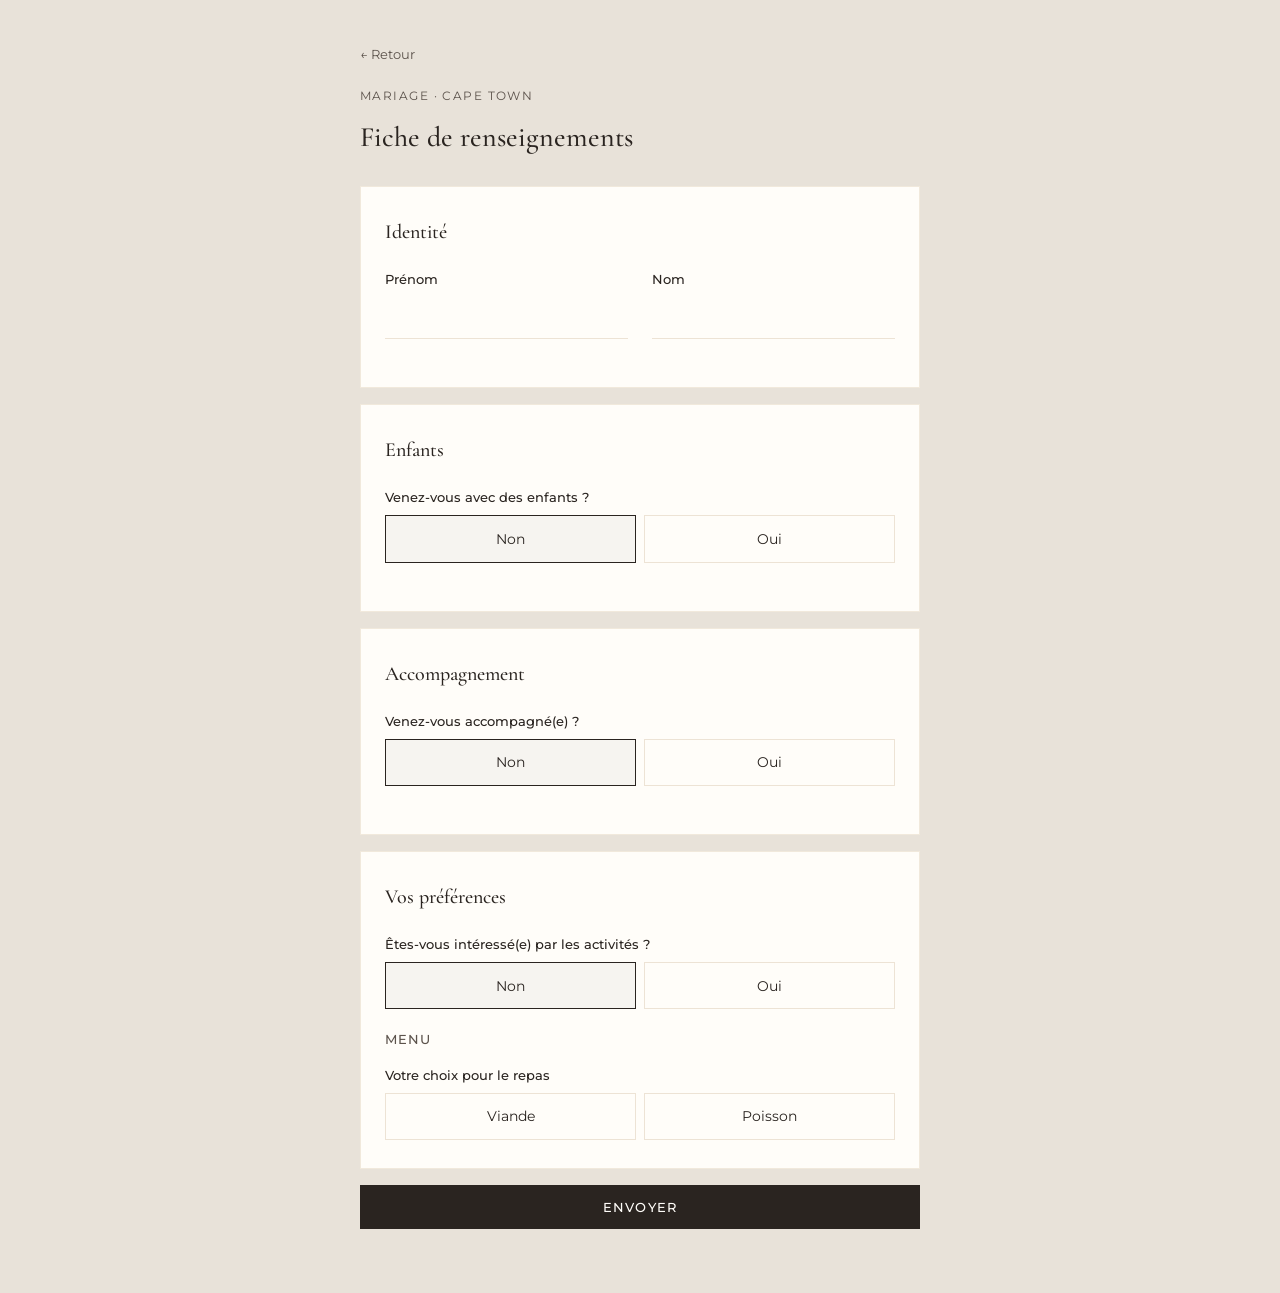
==== formulaire.html @ 5052c570 "Prepare Google Sheets integration with config file and improved script Co-authored-by: Cursor <curso" ====
<!DOCTYPE html>
<html lang="fr">
<head>
  <meta charset="UTF-8">
  <meta name="viewport" content="width=device-width, initial-scale=1.0">
  <title>Fiche renseignements — Axelle & Axel</title>
  <link rel="stylesheet" href="css/style.css">
</head>
<body class="page-form">
  <div class="form-page">
    <header class="form-header">
      <a href="index.html" class="back-link">← Retour</a>
      <p class="form-context">Mariage · Cape Town</p>
      <h1>Fiche de renseignements</h1>
    </header>

    <div class="container">
      <form id="form-mariage" novalidate>

        <section class="form-section">
          <h2>Identité</h2>
          <div class="row">
            <div class="field" id="field-prenom">
              <label class="field-label" for="prenom">Prénom</label>
              <input type="text" id="prenom" name="prenom" required autocomplete="given-name">
              <span class="error-msg">Indiquez votre prénom.</span>
            </div>
            <div class="field" id="field-nom">
              <label class="field-label" for="nom">Nom</label>
              <input type="text" id="nom" name="nom" required autocomplete="family-name">
              <span class="error-msg">Indiquez votre nom.</span>
            </div>
          </div>
        </section>

        <section class="form-section">
          <h2>Enfants</h2>
          <div class="field">
            <label class="field-label">Venez-vous avec des enfants ?</label>
            <div class="toggle-group">
              <div class="toggle-option">
                <input type="radio" name="enfants" id="enfants-non" value="non" checked>
                <label for="enfants-non">Non</label>
              </div>
              <div class="toggle-option">
                <input type="radio" name="enfants" id="enfants-oui" value="oui">
                <label for="enfants-oui">Oui</label>
              </div>
            </div>
          </div>
          <div class="field hidden" id="nb-enfants-block">
            <label class="field-label" for="nb-enfants">Nombre d'enfants</label>
            <input type="number" id="nb-enfants" name="nb-enfants" min="1" max="10" value="1">
            <span class="error-msg">Indiquez le nombre d'enfants.</span>
          </div>
        </section>

        <section class="form-section">
          <h2>Accompagnement</h2>
          <div class="field">
            <label class="field-label">Venez-vous accompagné(e) ?</label>
            <div class="toggle-group">
              <div class="toggle-option">
                <input type="radio" name="accompagne" id="acc-non" value="non" checked>
                <label for="acc-non">Non</label>
              </div>
              <div class="toggle-option">
                <input type="radio" name="accompagne" id="acc-oui" value="oui">
                <label for="acc-oui">Oui</label>
              </div>
            </div>
          </div>

          <div class="hidden" id="accompagnant-block">
            <div class="row" style="margin-top: 1.25rem;">
              <div class="field" id="field-prenom-acc">
                <label class="field-label" for="prenom-acc">Prénom de l'accompagnant(e)</label>
                <input type="text" id="prenom-acc" name="prenom-acc">
                <span class="error-msg">Indiquez le prénom.</span>
              </div>
              <div class="field" id="field-nom-acc">
                <label class="field-label" for="nom-acc">Nom de l'accompagnant(e)</label>
                <input type="text" id="nom-acc" name="nom-acc">
                <span class="error-msg">Indiquez le nom.</span>
              </div>
            </div>

            <div class="field">
              <label class="field-label">Est-il / elle intéressé(e) par les activités ?</label>
              <div class="toggle-group">
                <div class="toggle-option">
                  <input type="radio" name="activites-acc" id="activites-acc-non" value="non" checked>
                  <label for="activites-acc-non">Non</label>
                </div>
                <div class="toggle-option">
                  <input type="radio" name="activites-acc" id="activites-acc-oui" value="oui">
                  <label for="activites-acc-oui">Oui</label>
                </div>
              </div>
            </div>

            <div class="hidden" id="activites-acc-block">
              <h3 class="subsection">Activités de l'accompagnant(e)</h3>

              <div class="activity-day">
                <p class="day-label">Jeudi</p>
                <div class="checkbox-list">
                  <label class="checkbox-item">
                    <input type="checkbox" name="act-jeudi-acc" value="Accueil et cocktail">
                    <span>Accueil et cocktail</span>
                  </label>
                  <label class="checkbox-item">
                    <input type="checkbox" name="act-jeudi-acc" value="Dîner de famille">
                    <span>Dîner de famille</span>
                  </label>
                  <label class="checkbox-item">
                    <input type="checkbox" name="act-jeudi-acc" value="Soirée conviviale">
                    <span>Soirée conviviale</span>
                  </label>
                </div>
              </div>

              <div class="activity-day">
                <p class="day-label">Vendredi</p>
                <div class="checkbox-list">
                  <label class="checkbox-item">
                    <input type="checkbox" name="act-vendredi-acc" value="Cérémonie / Préparatifs">
                    <span>Cérémonie / Préparatifs</span>
                  </label>
                  <label class="checkbox-item">
                    <input type="checkbox" name="act-vendredi-acc" value="Repas du vendredi">
                    <span>Repas du vendredi</span>
                  </label>
                  <label class="checkbox-item">
                    <input type="checkbox" name="act-vendredi-acc" value="Soirée dansante">
                    <span>Soirée dansante</span>
                  </label>
                </div>
              </div>

              <div class="activity-day">
                <p class="day-label">Lundi — Brunch</p>
                <div class="checkbox-list">
                  <label class="checkbox-item">
                    <input type="checkbox" name="act-lundi-acc" value="Brunch de clôture">
                    <span>Brunch de clôture</span>
                  </label>
                </div>
              </div>
            </div>

            <div class="field" id="field-menu-acc" style="margin-top: 1.25rem;">
              <label class="field-label">Menu de l'accompagnant(e)</label>
              <div class="toggle-group">
                <div class="toggle-option">
                  <input type="radio" name="menu-acc" id="menu-acc-viande" value="Viande">
                  <label for="menu-acc-viande">Viande</label>
                </div>
                <div class="toggle-option">
                  <input type="radio" name="menu-acc" id="menu-acc-poisson" value="Poisson">
                  <label for="menu-acc-poisson">Poisson</label>
                </div>
              </div>
              <span class="error-msg">Choisissez viande ou poisson.</span>
            </div>
          </div>
        </section>

        <section class="form-section" id="prefs-principal">
          <h2>Vos préférences</h2>

          <div class="field">
            <label class="field-label">Êtes-vous intéressé(e) par les activités ?</label>
            <div class="toggle-group">
              <div class="toggle-option">
                <input type="radio" name="activites-principal" id="activites-principal-non" value="non" checked>
                <label for="activites-principal-non">Non</label>
              </div>
              <div class="toggle-option">
                <input type="radio" name="activites-principal" id="activites-principal-oui" value="oui">
                <label for="activites-principal-oui">Oui</label>
              </div>
            </div>
          </div>

          <div class="hidden" id="activites-principal-block">
            <h3 class="subsection">Activités</h3>

          <div class="activity-day">
            <p class="day-label">Jeudi</p>
            <div class="checkbox-list">
              <label class="checkbox-item">
                <input type="checkbox" name="act-jeudi" value="Accueil et cocktail">
                <span>Accueil et cocktail</span>
              </label>
              <label class="checkbox-item">
                <input type="checkbox" name="act-jeudi" value="Dîner de famille">
                <span>Dîner de famille</span>
              </label>
              <label class="checkbox-item">
                <input type="checkbox" name="act-jeudi" value="Soirée conviviale">
                <span>Soirée conviviale</span>
              </label>
            </div>
          </div>

          <div class="activity-day">
            <p class="day-label">Vendredi</p>
            <div class="checkbox-list">
              <label class="checkbox-item">
                <input type="checkbox" name="act-vendredi" value="Cérémonie / Préparatifs">
                <span>Cérémonie / Préparatifs</span>
              </label>
              <label class="checkbox-item">
                <input type="checkbox" name="act-vendredi" value="Repas du vendredi">
                <span>Repas du vendredi</span>
              </label>
              <label class="checkbox-item">
                <input type="checkbox" name="act-vendredi" value="Soirée dansante">
                <span>Soirée dansante</span>
              </label>
            </div>
          </div>

          <div class="activity-day">
            <p class="day-label">Lundi — Brunch</p>
            <div class="checkbox-list">
              <label class="checkbox-item">
                <input type="checkbox" name="act-lundi" value="Brunch de clôture">
                <span>Brunch de clôture</span>
              </label>
            </div>
          </div>
          </div>

          <h3 class="subsection">Menu</h3>
          <div class="field" id="field-menu-principal">
            <label class="field-label">Votre choix pour le repas</label>
            <div class="toggle-group">
              <div class="toggle-option">
                <input type="radio" name="menu-principal" id="menu-viande" value="Viande">
                <label for="menu-viande">Viande</label>
              </div>
              <div class="toggle-option">
                <input type="radio" name="menu-principal" id="menu-poisson" value="Poisson">
                <label for="menu-poisson">Poisson</label>
              </div>
            </div>
            <span class="error-msg">Choisissez viande ou poisson.</span>
          </div>
        </section>

        <button type="submit" class="btn-submit" id="btn-submit">Envoyer</button>
        <p class="submit-status" id="submit-status"></p>
      </form>

      <div class="form-section recap-section" id="recap">
        <h2>Merci</h2>
        <p class="recap-intro" id="recap-message">Vos réponses ont été enregistrées.</p>
        <div class="recap-content" id="recap-text"></div>
        <div class="recap-actions">
          <button type="button" class="btn-secondary" id="btn-copy">Copier</button>
          <button type="button" class="btn-secondary" id="btn-modifier">Modifier</button>
        </div>
      </div>
    </div>
  </div>

  <script src="js/config.js"></script>
  <script src="js/form.js"></script>
</body>
</html>
---- css/style.css ----
/* =============================================
   MARIAGE — Design system
   ============================================= */

@import url('https://fonts.googleapis.com/css2?family=Cormorant+Garamond:ital,wght@0,400;0,500;0,600;0,700;1,400;1,500&family=Montserrat:wght@300;400;500;600&display=swap');

:root {
  --cream: #faf6f0;
  --ivory: #fffdf9;
  --gold: #b8956a;
  --gold-light: #d4b896;
  --gold-dark: #8a6d4b;
  --sage: #5c6b5a;
  --sage-light: #8a9a88;
  --burgundy: #6b3a3a;
  --text: #2a2420;
  --text-soft: #5c534c;
  --border: rgba(184, 149, 106, 0.25);
  --shadow: 0 8px 32px rgba(42, 36, 32, 0.08);
  --shadow-lg: 0 20px 60px rgba(42, 36, 32, 0.12);
  --radius: 4px;
  --radius-lg: 12px;
  --font-serif: 'Cormorant Garamond', Georgia, serif;
  --font-sans: 'Montserrat', system-ui, sans-serif;
  --transition: 0.35s cubic-bezier(0.4, 0, 0.2, 1);
}

*, *::before, *::after { box-sizing: border-box; margin: 0; padding: 0; }

html { scroll-behavior: smooth; }

body {
  font-family: var(--font-sans);
  background: var(--cream);
  color: var(--text);
  line-height: 1.7;
  min-height: 100vh;
  -webkit-font-smoothing: antialiased;
}

/* ---- Decorative background ---- */
.bg-pattern {
  position: fixed;
  inset: 0;
  z-index: 0;
  pointer-events: none;
  background:
    radial-gradient(ellipse 80% 50% at 50% -10%, rgba(184, 149, 106, 0.12), transparent),
    radial-gradient(ellipse 60% 40% at 100% 100%, rgba(92, 107, 90, 0.06), transparent),
    radial-gradient(ellipse 50% 30% at 0% 80%, rgba(184, 149, 106, 0.08), transparent);
}

.bg-pattern::before {
  content: '';
  position: absolute;
  inset: 0;
  opacity: 0.04;
  background-image: url("data:image/svg+xml,%3Csvg width='60' height='60' viewBox='0 0 60 60' xmlns='http://www.w3.org/2000/svg'%3E%3Cg fill='none' fill-rule='evenodd'%3E%3Cg fill='%23b8956a' fill-opacity='1'%3E%3Cpath d='M30 30c0-5.5 4.5-10 10-10s10 4.5 10 10-4.5 10-10 10-10-4.5-10-10zm-20 0c0-5.5 4.5-10 10-10s10 4.5 10 10-4.5 10-10 10-10-4.5-10-10z'/%3E%3C/g%3E%3C/g%3E%3C/svg%3E");
}

/* ---- Landing page (fixed viewport, no scroll) ---- */
html.page-landing,
body.page-landing {
  height: 100%;
  overflow: hidden;
}

body.page-landing {
  min-height: 100vh;
  min-height: 100dvh;
}

.landing {
  position: relative;
  z-index: 1;
  height: 100vh;
  height: 100dvh;
  max-height: 100vh;
  max-height: 100dvh;
  overflow: hidden;
  display: flex;
  flex-direction: column;
  align-items: center;
  justify-content: center;
  padding: clamp(0.75rem, 2vh, 1.25rem);
  text-align: center;
}

.landing-frame {
  position: relative;
  max-width: 680px;
  width: 100%;
  max-height: calc(100dvh - 1.5rem);
  padding: clamp(1.5rem, 4vh, 2.5rem) clamp(1.25rem, 4vw, 2.5rem);
  background: var(--ivory);
  border: 1px solid var(--border);
  box-shadow: var(--shadow-lg);
  animation: fadeUp 1s ease-out;
  overflow: hidden;
  display: flex;
  flex-direction: column;
  align-items: center;
  justify-content: center;
}

.landing-frame::before,
.landing-frame::after {
  content: '';
  position: absolute;
  width: 60px;
  height: 60px;
  border-color: var(--gold);
  border-style: solid;
  opacity: 0.6;
}

.landing-frame::before {
  top: 20px; left: 20px;
  border-width: 1px 0 0 1px;
}

.landing-frame::after {
  bottom: 20px; right: 20px;
  border-width: 0 1px 1px 0;
}

.corner-decor {
  position: absolute;
  width: 60px;
  height: 60px;
  border-color: var(--gold);
  border-style: solid;
  opacity: 0.6;
}

.corner-decor.tr { top: 20px; right: 20px; border-width: 1px 1px 0 0; }
.corner-decor.bl { bottom: 20px; left: 20px; border-width: 0 0 1px 1px; }

.landing-ornament {
  font-family: var(--font-serif);
  font-size: clamp(1rem, 2.5vh, 1.35rem);
  color: var(--gold);
  letter-spacing: 0.3em;
  margin-bottom: clamp(0.5rem, 1.5vh, 1rem);
  opacity: 0;
  animation: fadeUp 0.8s ease-out 0.2s forwards;
}

.landing-subtitle {
  font-family: var(--font-sans);
  font-size: 0.65rem;
  font-weight: 500;
  letter-spacing: 0.35em;
  text-transform: uppercase;
  color: var(--sage);
  margin-bottom: clamp(0.35rem, 1vh, 0.75rem);
  opacity: 0;
  animation: fadeUp 0.8s ease-out 0.3s forwards;
}

.landing-names {
  font-family: var(--font-serif);
  font-size: clamp(2rem, 7vh, 3.25rem);
  font-weight: 500;
  color: var(--text);
  line-height: 1.15;
  margin-bottom: 0.25rem;
  opacity: 0;
  animation: fadeUp 0.8s ease-out 0.4s forwards;
}

.landing-ampersand {
  font-style: italic;
  color: var(--gold);
  font-size: 0.7em;
  display: block;
  margin: 0.25rem 0;
}

.landing-date {
  font-family: var(--font-serif);
  font-size: clamp(1rem, 2.5vh, 1.15rem);
  color: var(--text-soft);
  font-style: italic;
  margin: clamp(0.5rem, 1.5vh, 1rem) 0;
  opacity: 0;
  animation: fadeUp 0.8s ease-out 0.5s forwards;
}

.landing-divider {
  display: flex;
  align-items: center;
  gap: 1rem;
  margin: clamp(0.5rem, 1.5vh, 1rem) auto;
  max-width: 280px;
  opacity: 0;
  animation: fadeUp 0.8s ease-out 0.6s forwards;
}

.landing-divider::before,
.landing-divider::after {
  content: '';
  flex: 1;
  height: 1px;
  background: linear-gradient(90deg, transparent, var(--gold-light), transparent);
}

.landing-divider span {
  color: var(--gold);
  font-size: 0.6rem;
}

.landing-message {
  font-size: clamp(0.8rem, 1.8vh, 0.9rem);
  color: var(--text-soft);
  max-width: 400px;
  margin: 0 auto clamp(0.75rem, 2vh, 1.25rem);
  font-weight: 300;
  line-height: 1.55;
  opacity: 0;
  animation: fadeUp 0.8s ease-out 0.7s forwards;
}

.btn-primary {
  display: inline-flex;
  align-items: center;
  justify-content: center;
  gap: 0.75rem;
  padding: 1rem 2.5rem;
  background: linear-gradient(135deg, var(--gold-dark), var(--gold));
  color: white;
  font-family: var(--font-sans);
  font-size: 0.8rem;
  font-weight: 500;
  letter-spacing: 0.15em;
  text-transform: uppercase;
  text-decoration: none;
  border: none;
  border-radius: var(--radius);
  cursor: pointer;
  transition: var(--transition);
  box-shadow: 0 4px 20px rgba(184, 149, 106, 0.35);
  opacity: 0;
  animation: fadeUp 0.8s ease-out 0.9s forwards;
}

.btn-primary:hover {
  transform: translateY(-2px);
  box-shadow: 0 8px 30px rgba(184, 149, 106, 0.45);
  background: linear-gradient(135deg, var(--gold), var(--gold-light));
}

.btn-primary svg {
  width: 18px;
  height: 18px;
  transition: transform var(--transition);
}

.btn-primary:hover svg {
  transform: translateX(4px);
}

.landing-footer {
  margin-top: clamp(0.75rem, 2vh, 1.25rem);
  font-size: 0.7rem;
  color: var(--text-soft);
  letter-spacing: 0.1em;
  opacity: 0;
  animation: fadeUp 0.8s ease-out 1.1s forwards;
}

/* Floating petals */
.petals {
  position: fixed;
  inset: 0;
  pointer-events: none;
  z-index: 0;
  overflow: hidden;
}

.petal {
  position: absolute;
  width: 10px;
  height: 10px;
  background: var(--gold-light);
  border-radius: 50% 0 50% 50%;
  opacity: 0.15;
  animation: float linear infinite;
}

.petal:nth-child(1) { left: 10%; animation-duration: 15s; animation-delay: 0s; }
.petal:nth-child(2) { left: 25%; animation-duration: 18s; animation-delay: 2s; width: 8px; height: 8px; }
.petal:nth-child(3) { left: 45%; animation-duration: 20s; animation-delay: 4s; }
.petal:nth-child(4) { left: 65%; animation-duration: 16s; animation-delay: 1s; width: 12px; height: 12px; }
.petal:nth-child(5) { left: 80%; animation-duration: 22s; animation-delay: 3s; }
.petal:nth-child(6) { left: 90%; animation-duration: 17s; animation-delay: 5s; width: 7px; height: 7px; }

@keyframes float {
  0% { transform: translateY(-10vh) rotate(0deg); opacity: 0; }
  10% { opacity: 0.15; }
  90% { opacity: 0.15; }
  100% { transform: translateY(110vh) rotate(720deg); opacity: 0; }
}

@keyframes fadeUp {
  from { opacity: 0; transform: translateY(24px); }
  to { opacity: 1; transform: translateY(0); }
}

/* ---- Form page (sobre) ---- */
body.page-form {
  background: #e8e2d9;
}

.page-form .bg-pattern { display: none; }

.form-page {
  position: relative;
  min-height: 100vh;
  padding: 2.5rem 1.25rem 4rem;
}

.form-header {
  max-width: 560px;
  margin: 0 auto 1.5rem;
  padding: 0;
  border-bottom: none;
}

.form-header .back-link {
  display: inline-block;
  font-size: 0.8rem;
  color: var(--text-soft);
  text-decoration: none;
  margin-bottom: 1.25rem;
}

.form-header .back-link:hover { color: var(--text); }

.form-context {
  font-size: 0.75rem;
  letter-spacing: 0.12em;
  text-transform: uppercase;
  color: var(--text-soft);
  margin-bottom: 0.5rem;
}

.form-header h1 {
  font-family: var(--font-serif);
  font-size: 1.75rem;
  font-weight: 500;
  color: var(--text);
}

.container {
  max-width: 560px;
  margin: 0 auto;
}

.form-section {
  background: var(--ivory);
  border: 1px solid rgba(184, 149, 106, 0.2);
  padding: 1.75rem 1.5rem;
  margin-bottom: 1rem;
}

.form-section:last-of-type {
  margin-bottom: 0;
}

.form-section h2 {
  font-family: var(--font-serif);
  font-size: 1.25rem;
  font-weight: 500;
  color: var(--text);
  margin-bottom: 1.25rem;
}

.subsection {
  font-size: 0.8rem;
  font-weight: 500;
  letter-spacing: 0.08em;
  text-transform: uppercase;
  color: var(--text-soft);
  margin: 1.5rem 0 0.85rem;
}

.subsection:first-of-type { margin-top: 0; }

.field { margin-bottom: 1.25rem; }
.field:last-child { margin-bottom: 0; }

label.field-label {
  display: block;
  font-size: 0.8rem;
  font-weight: 500;
  color: var(--text);
  margin-bottom: 0.4rem;
}

.page-form input[type="text"],
.page-form input[type="number"] {
  width: 100%;
  padding: 0.7rem 0;
  border: none;
  border-bottom: 1px solid var(--border);
  border-radius: 0;
  font-family: var(--font-sans);
  font-size: 0.95rem;
  background: transparent;
  color: var(--text);
  transition: border-color 0.2s;
}

.page-form input:focus {
  outline: none;
  border-bottom-color: var(--text);
  box-shadow: none;
  background: transparent;
}

.row {
  display: grid;
  grid-template-columns: 1fr 1fr;
  gap: 1.5rem;
}

@media (max-width: 520px) {
  .row { grid-template-columns: 1fr; }
}

.toggle-group {
  display: grid;
  grid-template-columns: 1fr 1fr;
  gap: 0.5rem;
}

.toggle-option { position: relative; }

.toggle-option input {
  position: absolute;
  opacity: 0;
  width: 0;
  height: 0;
}

.page-form .toggle-option label {
  display: flex;
  align-items: center;
  justify-content: center;
  padding: 0.65rem 1rem;
  border: 1px solid var(--border);
  border-radius: 0;
  cursor: pointer;
  font-size: 0.9rem;
  font-weight: 400;
  background: transparent;
  transition: border-color 0.2s, background 0.2s;
}

.page-form .toggle-option input:checked + label {
  border-color: var(--text);
  background: rgba(42, 36, 32, 0.04);
  color: var(--text);
}

.page-form .toggle-option label:hover {
  border-color: var(--text-soft);
}

.activity-day { margin-bottom: 1.25rem; }
.activity-day:last-child { margin-bottom: 0; }

.day-label {
  font-size: 0.85rem;
  font-weight: 500;
  color: var(--text);
  margin-bottom: 0.6rem;
}

.checkbox-list {
  display: flex;
  flex-direction: column;
  gap: 0;
}

.page-form .checkbox-item {
  display: flex;
  align-items: center;
  gap: 0.75rem;
  padding: 0.65rem 0;
  background: transparent;
  border: none;
  border-bottom: 1px solid var(--border);
  border-radius: 0;
  cursor: pointer;
}

.page-form .checkbox-item:last-child { border-bottom: none; }

.page-form .checkbox-item:hover { background: transparent; transform: none; }

.page-form .checkbox-item input {
  width: 16px;
  height: 16px;
  accent-color: var(--text);
  flex-shrink: 0;
  cursor: pointer;
}

.page-form .checkbox-item span {
  font-size: 0.9rem;
  color: var(--text);
}

.page-form .checkbox-item input:checked ~ span { font-weight: 500; }

.hidden { display: none !important; }

.btn-submit {
  width: 100%;
  padding: 0.9rem 1.5rem;
  background: var(--text);
  color: var(--ivory);
  border: none;
  border-radius: 0;
  font-family: var(--font-sans);
  font-size: 0.8rem;
  font-weight: 500;
  letter-spacing: 0.1em;
  text-transform: uppercase;
  cursor: pointer;
  transition: opacity 0.2s;
  margin-top: 1rem;
  box-shadow: none;
}

.btn-submit:hover:not(:disabled) { opacity: 0.85; transform: none; box-shadow: none; }
.btn-submit:disabled { opacity: 0.5; cursor: not-allowed; }

.btn-secondary {
  padding: 0.6rem 1.25rem;
  background: transparent;
  border: 1px solid var(--border);
  color: var(--text);
  border-radius: 0;
  font-family: var(--font-sans);
  font-size: 0.8rem;
  font-weight: 400;
  letter-spacing: 0.04em;
  text-transform: none;
  cursor: pointer;
  transition: border-color 0.2s;
  margin-right: 0.5rem;
  margin-top: 0.5rem;
}

.btn-secondary:hover {
  border-color: var(--text);
  background: transparent;
}

.submit-status {
  text-align: left;
  margin-top: 0.75rem;
  font-size: 0.85rem;
  color: var(--text-soft);
  display: none;
}

.error-msg {
  color: var(--burgundy);
  font-size: 0.8rem;
  margin-top: 0.35rem;
  display: none;
}

.field.error input { border-bottom-color: var(--burgundy); }
.field.error .error-msg { display: block; }

#recap { display: none; }
#recap.visible { display: block; }

.recap-section h2 {
  font-family: var(--font-serif);
  font-size: 1.5rem;
  margin-bottom: 0.5rem;
}

.recap-intro {
  font-size: 0.9rem;
  color: var(--text-soft);
  margin-bottom: 1.25rem;
}

.page-form #accompagnant-block {
  margin-top: 1.25rem;
  padding-top: 1.25rem;
  border-top: 1px solid var(--border);
}

.recap-content {
  white-space: pre-wrap;
  padding: 1rem;
  font-size: 0.8rem;
  margin: 0 0 1rem;
  border: 1px solid var(--border);
  font-family: var(--font-sans);
  line-height: 1.6;
  color: var(--text);
}

.page-form .recap-content {
  background: #f5f1ea;
}

.recap-actions {
  display: flex;
  flex-wrap: wrap;
  gap: 0.5rem;
}
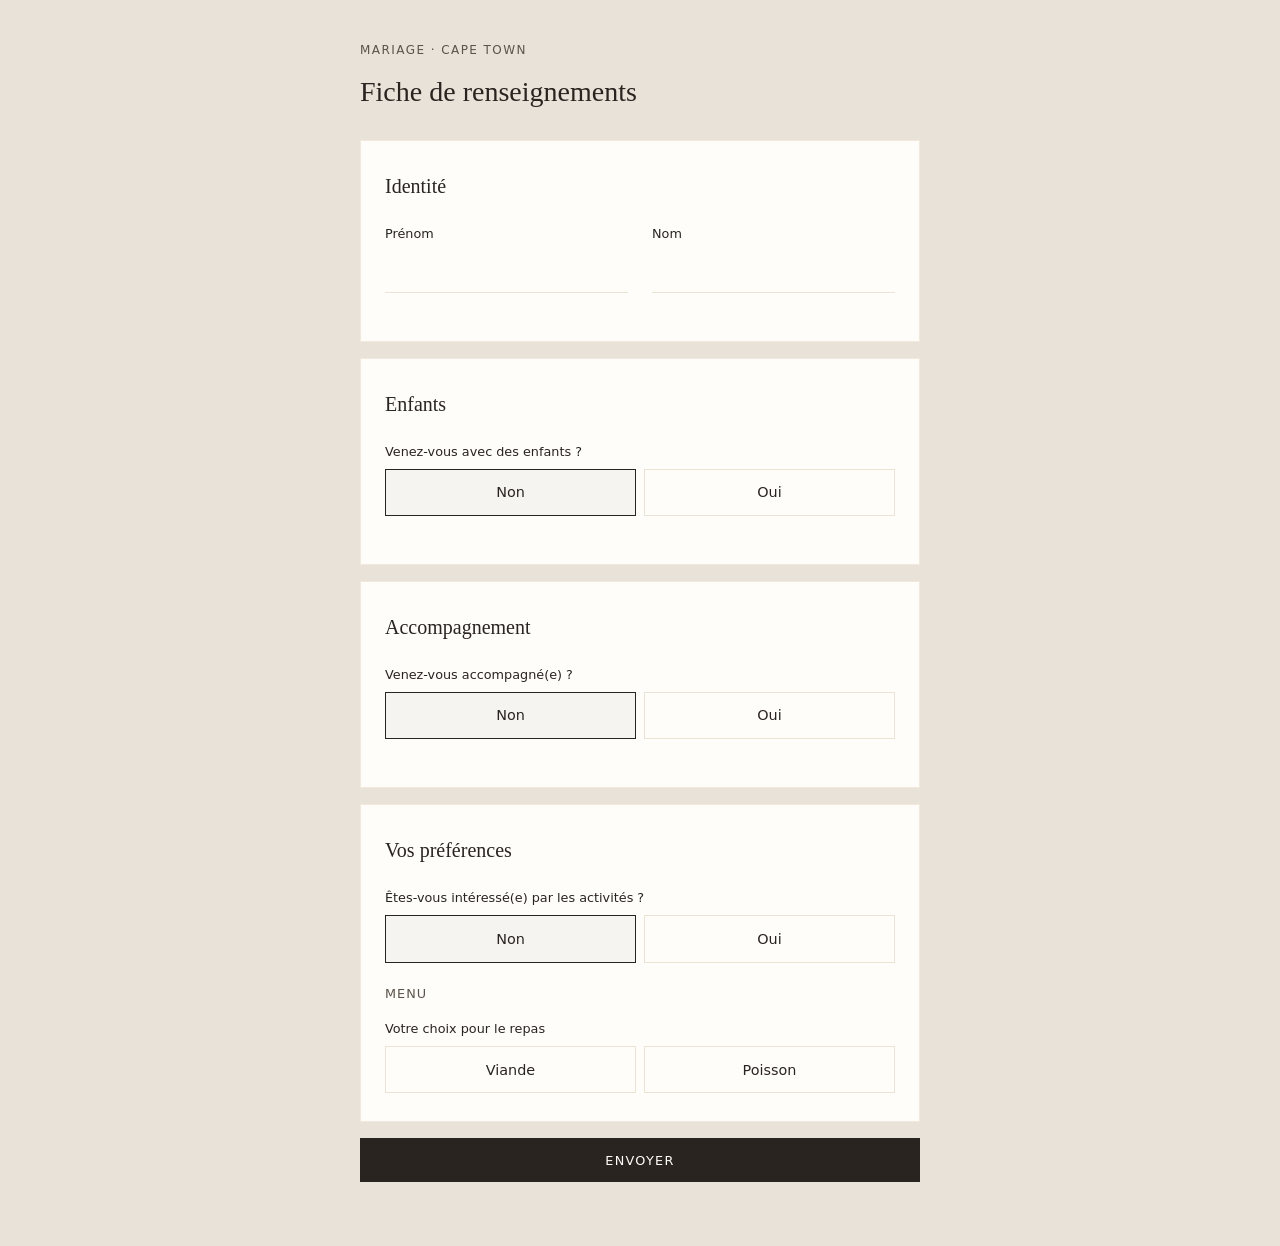
==== commit 32253b9e: "Recap read-only, instant submit, refresh to landing, performance Co-authored-by: Cursor <cursoragent" ====
--- a/formulaire.html
+++ b/formulaire.html
@@ -4,12 +4,17 @@
   <meta charset="UTF-8">
   <meta name="viewport" content="width=device-width, initial-scale=1.0">
   <title>Fiche renseignements — Axelle & Axel</title>
+  <script>
+    (function () {
+      var nav = performance.getEntriesByType && performance.getEntriesByType('navigation')[0];
+      if (nav && nav.type === 'reload') location.replace('index.html');
+    })();
+  </script>
   <link rel="stylesheet" href="css/style.css">
 </head>
 <body class="page-form">
   <div class="form-page">
     <header class="form-header">
-      <a href="index.html" class="back-link">← Retour</a>
       <p class="form-context">Mariage · Cape Town</p>
       <h1>Fiche de renseignements</h1>
     </header>
@@ -255,13 +260,8 @@
       </form>
 
       <div class="form-section recap-section" id="recap">
-        <h2>Merci</h2>
-        <p class="recap-intro" id="recap-message">Vos réponses ont été enregistrées.</p>
-        <div class="recap-content" id="recap-text"></div>
-        <div class="recap-actions">
-          <button type="button" class="btn-secondary" id="btn-copy">Copier</button>
-          <button type="button" class="btn-secondary" id="btn-modifier">Modifier</button>
-        </div>
+        <p class="recap-intro">Vos informations ont été prises en compte.</p>
+        <div class="recap-details" id="recap-details"></div>
       </div>
     </div>
   </div>
--- a/css/style.css
+++ b/css/style.css
@@ -1,8 +1,4 @@
-/* =============================================
-   MARIAGE — Design system
-   ============================================= */
-
-@import url('https://fonts.googleapis.com/css2?family=Cormorant+Garamond:ital,wght@0,400;0,500;0,600;0,700;1,400;1,500&family=Montserrat:wght@300;400;500;600&display=swap');
+/* MARIAGE — Design system */
 
 :root {
   --cream: #faf6f0;
@@ -20,14 +16,14 @@
   --shadow-lg: 0 20px 60px rgba(42, 36, 32, 0.12);
   --radius: 4px;
   --radius-lg: 12px;
-  --font-serif: 'Cormorant Garamond', Georgia, serif;
-  --font-sans: 'Montserrat', system-ui, sans-serif;
+  --font-serif: Georgia, 'Times New Roman', serif;
+  --font-sans: system-ui, -apple-system, 'Segoe UI', sans-serif;
   --transition: 0.35s cubic-bezier(0.4, 0, 0.2, 1);
 }
 
 *, *::before, *::after { box-sizing: border-box; margin: 0; padding: 0; }
 
-html { scroll-behavior: smooth; }
+html { scroll-behavior: auto; }
 
 body {
   font-family: var(--font-sans);
@@ -95,7 +91,6 @@
   background: var(--ivory);
   border: 1px solid var(--border);
   box-shadow: var(--shadow-lg);
-  animation: fadeUp 1s ease-out;
   overflow: hidden;
   display: flex;
   flex-direction: column;
@@ -142,8 +137,6 @@
   color: var(--gold);
   letter-spacing: 0.3em;
   margin-bottom: clamp(0.5rem, 1.5vh, 1rem);
-  opacity: 0;
-  animation: fadeUp 0.8s ease-out 0.2s forwards;
 }
 
 .landing-subtitle {
@@ -154,8 +147,6 @@
   text-transform: uppercase;
   color: var(--sage);
   margin-bottom: clamp(0.35rem, 1vh, 0.75rem);
-  opacity: 0;
-  animation: fadeUp 0.8s ease-out 0.3s forwards;
 }
 
 .landing-names {
@@ -165,8 +156,6 @@
   color: var(--text);
   line-height: 1.15;
   margin-bottom: 0.25rem;
-  opacity: 0;
-  animation: fadeUp 0.8s ease-out 0.4s forwards;
 }
 
 .landing-ampersand {
@@ -183,8 +172,6 @@
   color: var(--text-soft);
   font-style: italic;
   margin: clamp(0.5rem, 1.5vh, 1rem) 0;
-  opacity: 0;
-  animation: fadeUp 0.8s ease-out 0.5s forwards;
 }
 
 .landing-divider {
@@ -193,8 +180,6 @@
   gap: 1rem;
   margin: clamp(0.5rem, 1.5vh, 1rem) auto;
   max-width: 280px;
-  opacity: 0;
-  animation: fadeUp 0.8s ease-out 0.6s forwards;
 }
 
 .landing-divider::before,
@@ -217,8 +202,6 @@
   margin: 0 auto clamp(0.75rem, 2vh, 1.25rem);
   font-weight: 300;
   line-height: 1.55;
-  opacity: 0;
-  animation: fadeUp 0.8s ease-out 0.7s forwards;
 }
 
 .btn-primary {
@@ -238,10 +221,8 @@
   border: none;
   border-radius: var(--radius);
   cursor: pointer;
-  transition: var(--transition);
+  transition: background 0.2s, box-shadow 0.2s;
   box-shadow: 0 4px 20px rgba(184, 149, 106, 0.35);
-  opacity: 0;
-  animation: fadeUp 0.8s ease-out 0.9s forwards;
 }
 
 .btn-primary:hover {
@@ -265,8 +246,6 @@
   font-size: 0.7rem;
   color: var(--text-soft);
   letter-spacing: 0.1em;
-  opacity: 0;
-  animation: fadeUp 0.8s ease-out 1.1s forwards;
 }
 
 /* Floating petals */
@@ -560,37 +539,83 @@
   background: transparent;
 }
 
+.error-msg {
+  color: #6b3a3a;
+  font-size: 0.8rem;
+  margin-top: 0.35rem;
+  display: none;
+}
+
+.field.error .error-msg { display: block; }
+
+.field.error input { border-bottom-color: #6b3a3a; }
+
+#field-menu-principal.error .error-msg,
+#field-menu-acc.error .error-msg {
+  display: block;
+  margin-top: 0.5rem;
+}
+
 .submit-status {
   text-align: left;
   margin-top: 0.75rem;
   font-size: 0.85rem;
-  color: var(--text-soft);
+  color: #5c534c;
   display: none;
-}
-
-.error-msg {
-  color: var(--burgundy);
-  font-size: 0.8rem;
-  margin-top: 0.35rem;
-  display: none;
-}
-
-.field.error input { border-bottom-color: var(--burgundy); }
-.field.error .error-msg { display: block; }
+  padding: 0.65rem 0;
+}
 
 #recap { display: none; }
 #recap.visible { display: block; }
 
-.recap-section h2 {
+.recap-section {
+  text-align: center;
+  padding: 3rem 1.5rem;
+}
+
+.recap-intro {
   font-family: var(--font-serif);
-  font-size: 1.5rem;
-  margin-bottom: 0.5rem;
-}
-
-.recap-intro {
+  font-size: 1.35rem;
+  color: var(--text);
+  line-height: 1.6;
+  margin-bottom: 1.5rem;
+}
+
+.recap-details {
+  text-align: left;
+  user-select: none;
+}
+
+.recap-block {
+  background: #f5f1ea;
+  border: 1px solid var(--border);
+  padding: 1.25rem;
+  margin-bottom: 1rem;
+}
+
+.recap-block:last-child { margin-bottom: 0; }
+
+.recap-block h3 {
+  font-family: var(--font-serif);
+  font-size: 1.1rem;
+  margin-bottom: 0.85rem;
+  padding-bottom: 0.5rem;
+  border-bottom: 1px solid var(--border);
+}
+
+.recap-block p {
   font-size: 0.9rem;
+  margin-bottom: 0.45rem;
+  line-height: 1.5;
+}
+
+.recap-block p:last-child { margin-bottom: 0; }
+
+.recap-block p span {
+  display: inline-block;
+  min-width: 7rem;
   color: var(--text-soft);
-  margin-bottom: 1.25rem;
+  font-size: 0.8rem;
 }
 
 .page-form #accompagnant-block {
@@ -599,24 +624,3 @@
   border-top: 1px solid var(--border);
 }
 
-.recap-content {
-  white-space: pre-wrap;
-  padding: 1rem;
-  font-size: 0.8rem;
-  margin: 0 0 1rem;
-  border: 1px solid var(--border);
-  font-family: var(--font-sans);
-  line-height: 1.6;
-  color: var(--text);
-}
-
-.page-form .recap-content {
-  background: #f5f1ea;
-}
-
-.recap-actions {
-  display: flex;
-  flex-wrap: wrap;
-  gap: 0.5rem;
-}
-
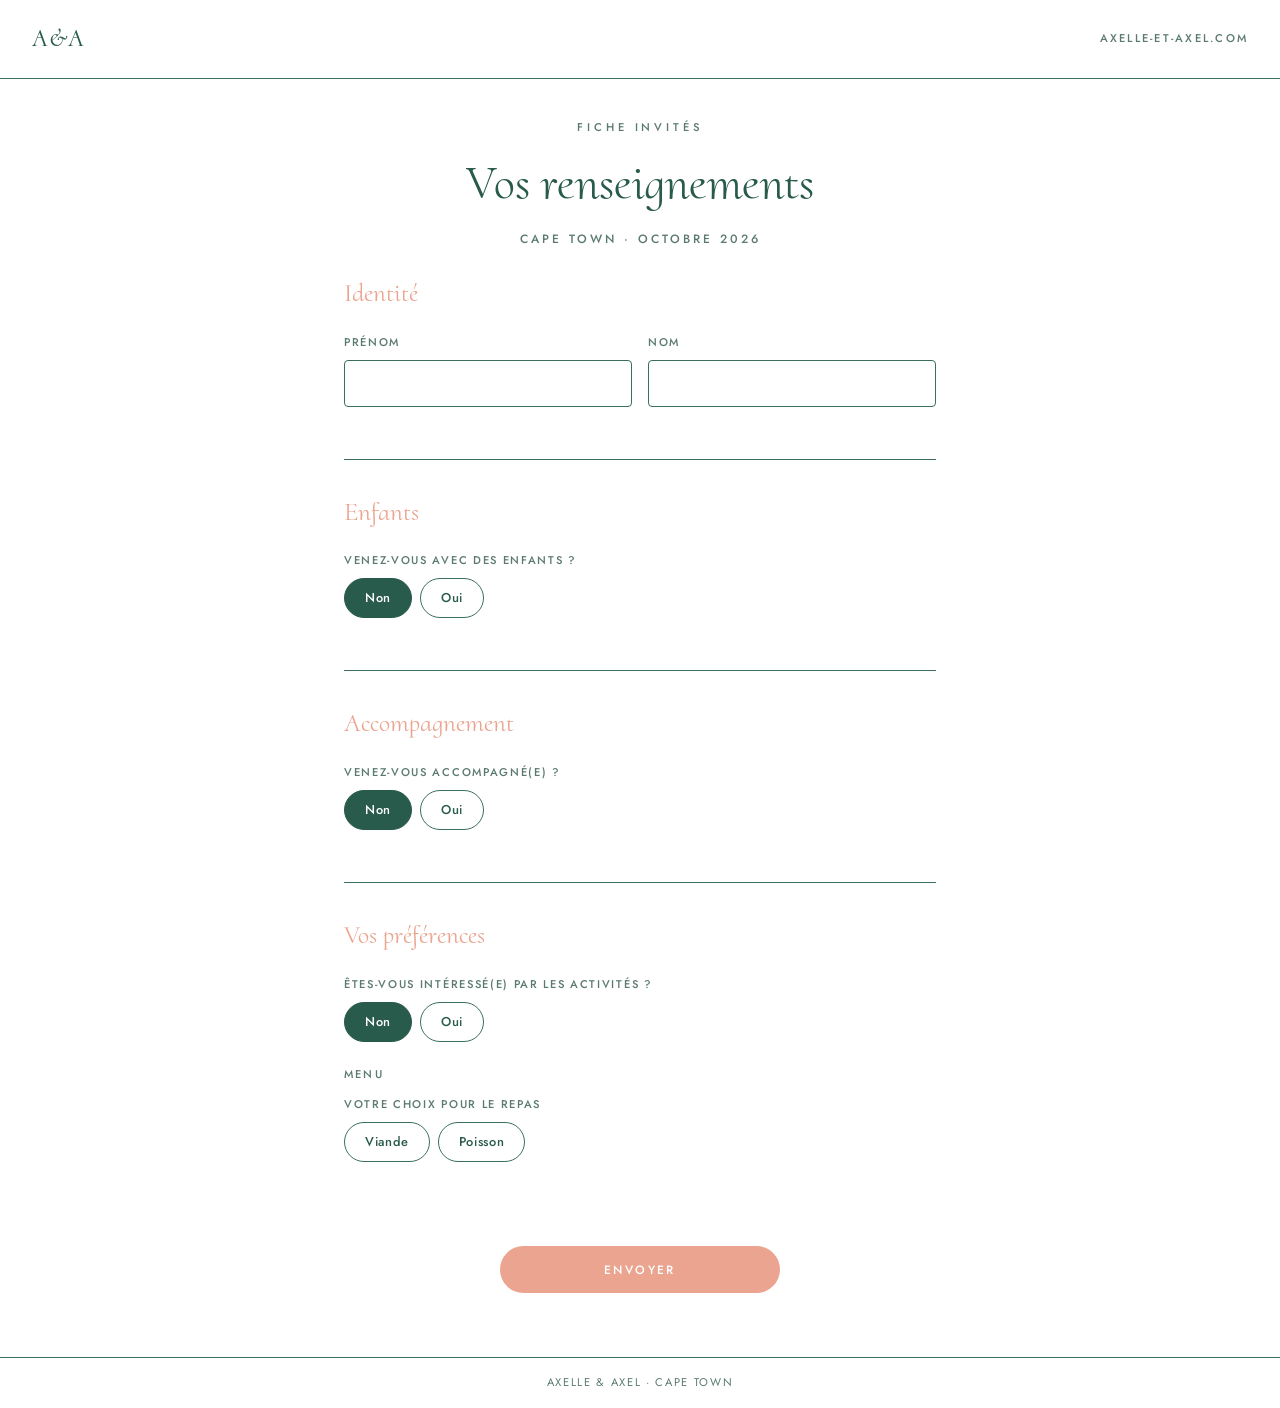
==== commit 0228454f: "Aligner le design sur le site officiel axelle-et-axel.com Co-authored-by: Cursor <cursoragent@cursor" ====
--- a/formulaire.html
+++ b/formulaire.html
@@ -10,20 +10,29 @@
       if (nav && nav.type === 'reload') location.replace('index.html');
     })();
   </script>
+  <link rel="preconnect" href="https://fonts.googleapis.com">
+  <link rel="preconnect" href="https://fonts.gstatic.com" crossorigin>
+  <link href="https://fonts.googleapis.com/css2?family=Cormorant+Upright:wght@400;500;600&family=Jost:wght@400;500;600&display=swap" rel="stylesheet">
   <link rel="stylesheet" href="css/style.css">
 </head>
 <body class="page-form">
+  <header class="site-header">
+    <a href="https://www.axelle-et-axel.com/" class="site-logo" target="_blank" rel="noopener">A&amp;A</a>
+    <a href="https://www.axelle-et-axel.com/" class="site-link" target="_blank" rel="noopener">axelle-et-axel.com</a>
+  </header>
+
   <div class="form-page">
     <header class="form-header">
-      <p class="form-context">Mariage · Cape Town</p>
-      <h1>Fiche de renseignements</h1>
+      <p class="eyebrow">Fiche invités</p>
+      <h1 class="form-title">Vos renseignements</h1>
+      <p class="form-subtitle">Cape Town · Octobre 2026</p>
     </header>
 
     <div class="container">
       <form id="form-mariage" novalidate>
 
         <section class="form-section">
-          <h2>Identité</h2>
+          <h2 class="section-heading">Identité</h2>
           <div class="row">
             <div class="field" id="field-prenom">
               <label class="field-label" for="prenom">Prénom</label>
@@ -39,7 +48,7 @@
         </section>
 
         <section class="form-section">
-          <h2>Enfants</h2>
+          <h2 class="section-heading">Enfants</h2>
           <div class="field">
             <label class="field-label">Venez-vous avec des enfants ?</label>
             <div class="toggle-group">
@@ -61,7 +70,7 @@
         </section>
 
         <section class="form-section">
-          <h2>Accompagnement</h2>
+          <h2 class="section-heading">Accompagnement</h2>
           <div class="field">
             <label class="field-label">Venez-vous accompagné(e) ?</label>
             <div class="toggle-group">
@@ -77,7 +86,7 @@
           </div>
 
           <div class="hidden" id="accompagnant-block">
-            <div class="row" style="margin-top: 1.25rem;">
+            <div class="row companion-fields">
               <div class="field" id="field-prenom-acc">
                 <label class="field-label" for="prenom-acc">Prénom de l'accompagnant(e)</label>
                 <input type="text" id="prenom-acc" name="prenom-acc">
@@ -111,16 +120,12 @@
                 <p class="day-label">Jeudi</p>
                 <div class="checkbox-list">
                   <label class="checkbox-item">
-                    <input type="checkbox" name="act-jeudi-acc" value="Accueil et cocktail">
-                    <span>Accueil et cocktail</span>
-                  </label>
-                  <label class="checkbox-item">
-                    <input type="checkbox" name="act-jeudi-acc" value="Dîner de famille">
-                    <span>Dîner de famille</span>
-                  </label>
-                  <label class="checkbox-item">
-                    <input type="checkbox" name="act-jeudi-acc" value="Soirée conviviale">
-                    <span>Soirée conviviale</span>
+                    <input type="checkbox" name="act-jeudi-acc" value="Promenade en bateau">
+                    <span>Promenade en bateau</span>
+                  </label>
+                  <label class="checkbox-item">
+                    <input type="checkbox" name="act-jeudi-acc" value="Dîner en restaurant">
+                    <span>Dîner en restaurant</span>
                   </label>
                 </div>
               </div>
@@ -129,16 +134,12 @@
                 <p class="day-label">Vendredi</p>
                 <div class="checkbox-list">
                   <label class="checkbox-item">
-                    <input type="checkbox" name="act-vendredi-acc" value="Cérémonie / Préparatifs">
-                    <span>Cérémonie / Préparatifs</span>
-                  </label>
-                  <label class="checkbox-item">
-                    <input type="checkbox" name="act-vendredi-acc" value="Repas du vendredi">
-                    <span>Repas du vendredi</span>
-                  </label>
-                  <label class="checkbox-item">
-                    <input type="checkbox" name="act-vendredi-acc" value="Soirée dansante">
-                    <span>Soirée dansante</span>
+                    <input type="checkbox" name="act-vendredi-acc" value="Ascension Table Mountain">
+                    <span>Ascension Table Mountain</span>
+                  </label>
+                  <label class="checkbox-item">
+                    <input type="checkbox" name="act-vendredi-acc" value="Repas en restaurant">
+                    <span>Repas en restaurant</span>
                   </label>
                 </div>
               </div>
@@ -154,7 +155,7 @@
               </div>
             </div>
 
-            <div class="field" id="field-menu-acc" style="margin-top: 1.25rem;">
+            <div class="field" id="field-menu-acc">
               <label class="field-label">Menu de l'accompagnant(e)</label>
               <div class="toggle-group">
                 <div class="toggle-option">
@@ -172,7 +173,7 @@
         </section>
 
         <section class="form-section" id="prefs-principal">
-          <h2>Vos préférences</h2>
+          <h2 class="section-heading">Vos préférences</h2>
 
           <div class="field">
             <label class="field-label">Êtes-vous intéressé(e) par les activités ?</label>
@@ -191,51 +192,43 @@
           <div class="hidden" id="activites-principal-block">
             <h3 class="subsection">Activités</h3>
 
-          <div class="activity-day">
-            <p class="day-label">Jeudi</p>
-            <div class="checkbox-list">
-              <label class="checkbox-item">
-                <input type="checkbox" name="act-jeudi" value="Accueil et cocktail">
-                <span>Accueil et cocktail</span>
-              </label>
-              <label class="checkbox-item">
-                <input type="checkbox" name="act-jeudi" value="Dîner de famille">
-                <span>Dîner de famille</span>
-              </label>
-              <label class="checkbox-item">
-                <input type="checkbox" name="act-jeudi" value="Soirée conviviale">
-                <span>Soirée conviviale</span>
-              </label>
-            </div>
-          </div>
-
-          <div class="activity-day">
-            <p class="day-label">Vendredi</p>
-            <div class="checkbox-list">
-              <label class="checkbox-item">
-                <input type="checkbox" name="act-vendredi" value="Cérémonie / Préparatifs">
-                <span>Cérémonie / Préparatifs</span>
-              </label>
-              <label class="checkbox-item">
-                <input type="checkbox" name="act-vendredi" value="Repas du vendredi">
-                <span>Repas du vendredi</span>
-              </label>
-              <label class="checkbox-item">
-                <input type="checkbox" name="act-vendredi" value="Soirée dansante">
-                <span>Soirée dansante</span>
-              </label>
-            </div>
-          </div>
-
-          <div class="activity-day">
-            <p class="day-label">Lundi — Brunch</p>
-            <div class="checkbox-list">
-              <label class="checkbox-item">
-                <input type="checkbox" name="act-lundi" value="Brunch de clôture">
-                <span>Brunch de clôture</span>
-              </label>
-            </div>
-          </div>
+            <div class="activity-day">
+              <p class="day-label">Jeudi</p>
+              <div class="checkbox-list">
+                <label class="checkbox-item">
+                  <input type="checkbox" name="act-jeudi" value="Promenade en bateau">
+                  <span>Promenade en bateau</span>
+                </label>
+                <label class="checkbox-item">
+                  <input type="checkbox" name="act-jeudi" value="Dîner en restaurant">
+                  <span>Dîner en restaurant</span>
+                </label>
+              </div>
+            </div>
+
+            <div class="activity-day">
+              <p class="day-label">Vendredi</p>
+              <div class="checkbox-list">
+                <label class="checkbox-item">
+                  <input type="checkbox" name="act-vendredi" value="Ascension Table Mountain">
+                  <span>Ascension Table Mountain</span>
+                </label>
+                <label class="checkbox-item">
+                  <input type="checkbox" name="act-vendredi" value="Repas en restaurant">
+                  <span>Repas en restaurant</span>
+                </label>
+              </div>
+            </div>
+
+            <div class="activity-day">
+              <p class="day-label">Lundi — Brunch</p>
+              <div class="checkbox-list">
+                <label class="checkbox-item">
+                  <input type="checkbox" name="act-lundi" value="Brunch de clôture">
+                  <span>Brunch de clôture</span>
+                </label>
+              </div>
+            </div>
           </div>
 
           <h3 class="subsection">Menu</h3>
@@ -260,12 +253,17 @@
       </form>
 
       <div class="form-section recap-section" id="recap">
+        <h2 class="recap-title">Merci</h2>
         <p class="recap-intro">Vos informations ont été prises en compte.</p>
         <div class="recap-details" id="recap-details"></div>
       </div>
     </div>
   </div>
 
+  <footer class="site-footer">
+    <p>Axelle &amp; Axel · Cape Town</p>
+  </footer>
+
   <script src="js/config.js"></script>
   <script src="js/form.js"></script>
 </body>
--- a/css/style.css
+++ b/css/style.css
@@ -1,420 +1,302 @@
-/* MARIAGE — Design system */
+/* Axelle & Axel — design aligné sur axelle-et-axel.com */
 
 :root {
-  --cream: #faf6f0;
-  --ivory: #fffdf9;
-  --gold: #b8956a;
-  --gold-light: #d4b896;
-  --gold-dark: #8a6d4b;
-  --sage: #5c6b5a;
-  --sage-light: #8a9a88;
-  --burgundy: #6b3a3a;
-  --text: #2a2420;
-  --text-soft: #5c534c;
-  --border: rgba(184, 149, 106, 0.25);
-  --shadow: 0 8px 32px rgba(42, 36, 32, 0.08);
-  --shadow-lg: 0 20px 60px rgba(42, 36, 32, 0.12);
-  --radius: 4px;
-  --radius-lg: 12px;
-  --font-serif: Georgia, 'Times New Roman', serif;
-  --font-sans: system-ui, -apple-system, 'Segoe UI', sans-serif;
-  --transition: 0.35s cubic-bezier(0.4, 0, 0.2, 1);
-}
-
-*, *::before, *::after { box-sizing: border-box; margin: 0; padding: 0; }
-
-html { scroll-behavior: auto; }
+  --green: #295B4D;
+  --green-hover: #377B6A;
+  --green-border: #3A6F60;
+  --coral: #EAA48F;
+  --coral-hover: #E38468;
+  --white: #FFFFFF;
+  --text: #295B4D;
+  --text-muted: #5a7a70;
+  --font-sans: 'Jost', system-ui, sans-serif;
+  --font-serif: 'Cormorant Upright', Georgia, serif;
+}
+
+*, *::before, *::after {
+  box-sizing: border-box;
+  margin: 0;
+  padding: 0;
+}
+
+html {
+  font-size: 16px;
+  -webkit-font-smoothing: antialiased;
+}
 
 body {
   font-family: var(--font-sans);
-  background: var(--cream);
   color: var(--text);
-  line-height: 1.7;
-  min-height: 100vh;
-  -webkit-font-smoothing: antialiased;
-}
-
-/* ---- Decorative background ---- */
-.bg-pattern {
-  position: fixed;
-  inset: 0;
-  z-index: 0;
-  pointer-events: none;
-  background:
-    radial-gradient(ellipse 80% 50% at 50% -10%, rgba(184, 149, 106, 0.12), transparent),
-    radial-gradient(ellipse 60% 40% at 100% 100%, rgba(92, 107, 90, 0.06), transparent),
-    radial-gradient(ellipse 50% 30% at 0% 80%, rgba(184, 149, 106, 0.08), transparent);
-}
-
-.bg-pattern::before {
-  content: '';
-  position: absolute;
-  inset: 0;
-  opacity: 0.04;
-  background-image: url("data:image/svg+xml,%3Csvg width='60' height='60' viewBox='0 0 60 60' xmlns='http://www.w3.org/2000/svg'%3E%3Cg fill='none' fill-rule='evenodd'%3E%3Cg fill='%23b8956a' fill-opacity='1'%3E%3Cpath d='M30 30c0-5.5 4.5-10 10-10s10 4.5 10 10-4.5 10-10 10-10-4.5-10-10zm-20 0c0-5.5 4.5-10 10-10s10 4.5 10 10-4.5 10-10 10-10-4.5-10-10z'/%3E%3C/g%3E%3C/g%3E%3C/svg%3E");
-}
-
-/* ---- Landing page (fixed viewport, no scroll) ---- */
-html.page-landing,
-body.page-landing {
-  height: 100%;
+  background: var(--white);
+  line-height: 1.6;
+}
+
+/* ── Header ── */
+
+.site-header {
+  display: flex;
+  align-items: center;
+  justify-content: space-between;
+  padding: 1.25rem 2rem;
+  border-bottom: 1px solid var(--green-border);
+}
+
+.site-logo {
+  font-family: var(--font-serif);
+  font-size: 1.5rem;
+  font-weight: 500;
+  color: var(--green);
+  text-decoration: none;
+  letter-spacing: 0.05em;
+}
+
+.site-logo:hover {
+  color: var(--green-hover);
+}
+
+.site-link {
+  font-size: 0.7rem;
+  font-weight: 500;
+  letter-spacing: 0.2em;
+  text-transform: uppercase;
+  color: var(--text-muted);
+  text-decoration: none;
+}
+
+.site-link:hover {
+  color: var(--green);
+}
+
+/* ── Shared typography ── */
+
+.eyebrow {
+  font-size: 0.7rem;
+  font-weight: 500;
+  letter-spacing: 0.35em;
+  text-transform: uppercase;
+  color: var(--text-muted);
+}
+
+.divider {
+  width: 60px;
+  height: 1px;
+  background: var(--green-border);
+  margin: 1.5rem auto;
+}
+
+/* ── Landing page ── */
+
+.page-landing {
+  height: 100vh;
   overflow: hidden;
-}
-
-body.page-landing {
-  min-height: 100vh;
-  min-height: 100dvh;
-}
-
-.landing {
-  position: relative;
-  z-index: 1;
-  height: 100vh;
-  height: 100dvh;
-  max-height: 100vh;
-  max-height: 100dvh;
-  overflow: hidden;
+  display: flex;
+  flex-direction: column;
+}
+
+.page-landing .landing {
+  flex: 1;
   display: flex;
   flex-direction: column;
   align-items: center;
   justify-content: center;
-  padding: clamp(0.75rem, 2vh, 1.25rem);
   text-align: center;
-}
-
-.landing-frame {
-  position: relative;
-  max-width: 680px;
-  width: 100%;
-  max-height: calc(100dvh - 1.5rem);
-  padding: clamp(1.5rem, 4vh, 2.5rem) clamp(1.25rem, 4vw, 2.5rem);
-  background: var(--ivory);
-  border: 1px solid var(--border);
-  box-shadow: var(--shadow-lg);
-  overflow: hidden;
-  display: flex;
-  flex-direction: column;
-  align-items: center;
-  justify-content: center;
-}
-
-.landing-frame::before,
-.landing-frame::after {
-  content: '';
-  position: absolute;
-  width: 60px;
-  height: 60px;
-  border-color: var(--gold);
-  border-style: solid;
-  opacity: 0.6;
-}
-
-.landing-frame::before {
-  top: 20px; left: 20px;
-  border-width: 1px 0 0 1px;
-}
-
-.landing-frame::after {
-  bottom: 20px; right: 20px;
-  border-width: 0 1px 1px 0;
-}
-
-.corner-decor {
-  position: absolute;
-  width: 60px;
-  height: 60px;
-  border-color: var(--gold);
-  border-style: solid;
-  opacity: 0.6;
-}
-
-.corner-decor.tr { top: 20px; right: 20px; border-width: 1px 1px 0 0; }
-.corner-decor.bl { bottom: 20px; left: 20px; border-width: 0 0 1px 1px; }
-
-.landing-ornament {
-  font-family: var(--font-serif);
-  font-size: clamp(1rem, 2.5vh, 1.35rem);
-  color: var(--gold);
-  letter-spacing: 0.3em;
-  margin-bottom: clamp(0.5rem, 1.5vh, 1rem);
-}
-
-.landing-subtitle {
+  padding: 1rem 1.5rem 2rem;
+}
+
+.hero-line {
+  font-family: var(--font-serif);
+  font-size: clamp(2.8rem, 10vw, 4.5rem);
+  font-weight: 400;
+  line-height: 1.1;
+  color: var(--green);
+}
+
+.hero-coral {
+  color: var(--coral);
+}
+
+.hero-amp {
+  font-family: var(--font-serif);
+  font-size: clamp(1.5rem, 4vw, 2rem);
+  color: var(--green);
+  margin: 0.15rem 0;
+}
+
+.hero-place {
+  margin-top: 0.75rem;
+  font-size: 0.75rem;
+  font-weight: 500;
+  letter-spacing: 0.25em;
+  text-transform: uppercase;
+  color: var(--text-muted);
+}
+
+.landing-message {
+  max-width: 380px;
+  font-size: 0.95rem;
+  color: var(--text-muted);
+  line-height: 1.7;
+  margin-bottom: 2rem;
+}
+
+.btn-primary {
+  display: inline-block;
+  padding: 0.85rem 2.5rem;
+  background: var(--coral);
+  color: var(--white);
   font-family: var(--font-sans);
-  font-size: 0.65rem;
-  font-weight: 500;
-  letter-spacing: 0.35em;
-  text-transform: uppercase;
-  color: var(--sage);
-  margin-bottom: clamp(0.35rem, 1vh, 0.75rem);
-}
-
-.landing-names {
-  font-family: var(--font-serif);
-  font-size: clamp(2rem, 7vh, 3.25rem);
-  font-weight: 500;
-  color: var(--text);
-  line-height: 1.15;
-  margin-bottom: 0.25rem;
-}
-
-.landing-ampersand {
-  font-style: italic;
-  color: var(--gold);
-  font-size: 0.7em;
-  display: block;
-  margin: 0.25rem 0;
-}
-
-.landing-date {
-  font-family: var(--font-serif);
-  font-size: clamp(1rem, 2.5vh, 1.15rem);
-  color: var(--text-soft);
-  font-style: italic;
-  margin: clamp(0.5rem, 1.5vh, 1rem) 0;
-}
-
-.landing-divider {
-  display: flex;
-  align-items: center;
-  gap: 1rem;
-  margin: clamp(0.5rem, 1.5vh, 1rem) auto;
-  max-width: 280px;
-}
-
-.landing-divider::before,
-.landing-divider::after {
-  content: '';
-  flex: 1;
-  height: 1px;
-  background: linear-gradient(90deg, transparent, var(--gold-light), transparent);
-}
-
-.landing-divider span {
-  color: var(--gold);
-  font-size: 0.6rem;
-}
-
-.landing-message {
-  font-size: clamp(0.8rem, 1.8vh, 0.9rem);
-  color: var(--text-soft);
-  max-width: 400px;
-  margin: 0 auto clamp(0.75rem, 2vh, 1.25rem);
-  font-weight: 300;
-  line-height: 1.55;
-}
-
-.btn-primary {
-  display: inline-flex;
-  align-items: center;
-  justify-content: center;
-  gap: 0.75rem;
-  padding: 1rem 2.5rem;
-  background: linear-gradient(135deg, var(--gold-dark), var(--gold));
-  color: white;
-  font-family: var(--font-sans);
-  font-size: 0.8rem;
-  font-weight: 500;
-  letter-spacing: 0.15em;
+  font-size: 0.75rem;
+  font-weight: 500;
+  letter-spacing: 0.2em;
   text-transform: uppercase;
   text-decoration: none;
   border: none;
-  border-radius: var(--radius);
+  border-radius: 70px;
   cursor: pointer;
-  transition: background 0.2s, box-shadow 0.2s;
-  box-shadow: 0 4px 20px rgba(184, 149, 106, 0.35);
+  transition: background 0.2s;
 }
 
 .btn-primary:hover {
-  transform: translateY(-2px);
-  box-shadow: 0 8px 30px rgba(184, 149, 106, 0.45);
-  background: linear-gradient(135deg, var(--gold), var(--gold-light));
-}
-
-.btn-primary svg {
-  width: 18px;
-  height: 18px;
-  transition: transform var(--transition);
-}
-
-.btn-primary:hover svg {
-  transform: translateX(4px);
-}
-
-.landing-footer {
-  margin-top: clamp(0.75rem, 2vh, 1.25rem);
+  background: var(--coral-hover);
+}
+
+.site-footer {
+  text-align: center;
+  padding: 1rem;
   font-size: 0.7rem;
-  color: var(--text-soft);
-  letter-spacing: 0.1em;
-}
-
-/* Floating petals */
-.petals {
-  position: fixed;
-  inset: 0;
-  pointer-events: none;
-  z-index: 0;
-  overflow: hidden;
-}
-
-.petal {
-  position: absolute;
-  width: 10px;
-  height: 10px;
-  background: var(--gold-light);
-  border-radius: 50% 0 50% 50%;
-  opacity: 0.15;
-  animation: float linear infinite;
-}
-
-.petal:nth-child(1) { left: 10%; animation-duration: 15s; animation-delay: 0s; }
-.petal:nth-child(2) { left: 25%; animation-duration: 18s; animation-delay: 2s; width: 8px; height: 8px; }
-.petal:nth-child(3) { left: 45%; animation-duration: 20s; animation-delay: 4s; }
-.petal:nth-child(4) { left: 65%; animation-duration: 16s; animation-delay: 1s; width: 12px; height: 12px; }
-.petal:nth-child(5) { left: 80%; animation-duration: 22s; animation-delay: 3s; }
-.petal:nth-child(6) { left: 90%; animation-duration: 17s; animation-delay: 5s; width: 7px; height: 7px; }
-
-@keyframes float {
-  0% { transform: translateY(-10vh) rotate(0deg); opacity: 0; }
-  10% { opacity: 0.15; }
-  90% { opacity: 0.15; }
-  100% { transform: translateY(110vh) rotate(720deg); opacity: 0; }
-}
-
-@keyframes fadeUp {
-  from { opacity: 0; transform: translateY(24px); }
-  to { opacity: 1; transform: translateY(0); }
-}
-
-/* ---- Form page (sobre) ---- */
-body.page-form {
-  background: #e8e2d9;
-}
-
-.page-form .bg-pattern { display: none; }
+  letter-spacing: 0.15em;
+  text-transform: uppercase;
+  color: var(--text-muted);
+  border-top: 1px solid var(--green-border);
+}
+
+/* ── Form page ── */
+
+.page-form {
+  min-height: 100vh;
+  display: flex;
+  flex-direction: column;
+}
 
 .form-page {
-  position: relative;
-  min-height: 100vh;
-  padding: 2.5rem 1.25rem 4rem;
+  flex: 1;
 }
 
 .form-header {
-  max-width: 560px;
-  margin: 0 auto 1.5rem;
-  padding: 0;
+  text-align: center;
+  padding: 2.5rem 1.5rem 1.5rem;
+}
+
+.form-title {
+  font-family: var(--font-serif);
+  font-size: clamp(2rem, 6vw, 3rem);
+  font-weight: 400;
+  color: var(--green);
+  margin-top: 0.5rem;
+}
+
+.form-subtitle {
+  margin-top: 0.5rem;
+  font-size: 0.75rem;
+  font-weight: 500;
+  letter-spacing: 0.25em;
+  text-transform: uppercase;
+  color: var(--text-muted);
+}
+
+.container {
+  max-width: 640px;
+  margin: 0 auto;
+  padding: 0 1.5rem 3rem;
+}
+
+/* ── Form sections ── */
+
+.form-section {
+  margin-bottom: 2rem;
+  padding-bottom: 2rem;
+  border-bottom: 1px solid var(--green-border);
+}
+
+.form-section:last-of-type {
   border-bottom: none;
 }
 
-.form-header .back-link {
-  display: inline-block;
-  font-size: 0.8rem;
-  color: var(--text-soft);
-  text-decoration: none;
+.section-heading {
+  font-family: var(--font-serif);
+  font-size: 1.6rem;
+  font-weight: 400;
+  color: var(--coral);
   margin-bottom: 1.25rem;
 }
 
-.form-header .back-link:hover { color: var(--text); }
-
-.form-context {
-  font-size: 0.75rem;
-  letter-spacing: 0.12em;
-  text-transform: uppercase;
-  color: var(--text-soft);
-  margin-bottom: 0.5rem;
-}
-
-.form-header h1 {
-  font-family: var(--font-serif);
-  font-size: 1.75rem;
-  font-weight: 500;
-  color: var(--text);
-}
-
-.container {
-  max-width: 560px;
-  margin: 0 auto;
-}
-
-.form-section {
-  background: var(--ivory);
-  border: 1px solid rgba(184, 149, 106, 0.2);
-  padding: 1.75rem 1.5rem;
-  margin-bottom: 1rem;
-}
-
-.form-section:last-of-type {
-  margin-bottom: 0;
-}
-
-.form-section h2 {
-  font-family: var(--font-serif);
-  font-size: 1.25rem;
-  font-weight: 500;
-  color: var(--text);
-  margin-bottom: 1.25rem;
-}
-
 .subsection {
-  font-size: 0.8rem;
-  font-weight: 500;
-  letter-spacing: 0.08em;
-  text-transform: uppercase;
-  color: var(--text-soft);
-  margin: 1.5rem 0 0.85rem;
-}
-
-.subsection:first-of-type { margin-top: 0; }
-
-.field { margin-bottom: 1.25rem; }
-.field:last-child { margin-bottom: 0; }
-
-label.field-label {
-  display: block;
-  font-size: 0.8rem;
-  font-weight: 500;
-  color: var(--text);
-  margin-bottom: 0.4rem;
-}
-
-.page-form input[type="text"],
-.page-form input[type="number"] {
-  width: 100%;
-  padding: 0.7rem 0;
-  border: none;
-  border-bottom: 1px solid var(--border);
-  border-radius: 0;
-  font-family: var(--font-sans);
-  font-size: 0.95rem;
-  background: transparent;
-  color: var(--text);
-  transition: border-color 0.2s;
-}
-
-.page-form input:focus {
-  outline: none;
-  border-bottom-color: var(--text);
-  box-shadow: none;
-  background: transparent;
+  font-size: 0.7rem;
+  font-weight: 500;
+  letter-spacing: 0.2em;
+  text-transform: uppercase;
+  color: var(--text-muted);
+  margin: 1.5rem 0 0.75rem;
+}
+
+.companion-fields {
+  margin-top: 1.25rem;
 }
 
 .row {
   display: grid;
   grid-template-columns: 1fr 1fr;
-  gap: 1.5rem;
+  gap: 1rem;
 }
 
 @media (max-width: 520px) {
-  .row { grid-template-columns: 1fr; }
-}
+  .row {
+    grid-template-columns: 1fr;
+  }
+}
+
+/* ── Fields ── */
+
+.field {
+  margin-bottom: 1.25rem;
+}
+
+.field-label {
+  display: block;
+  font-size: 0.7rem;
+  font-weight: 500;
+  letter-spacing: 0.15em;
+  text-transform: uppercase;
+  color: var(--text-muted);
+  margin-bottom: 0.5rem;
+}
+
+input[type="text"],
+input[type="number"] {
+  width: 100%;
+  padding: 0.7rem 1rem;
+  font-family: var(--font-sans);
+  font-size: 0.95rem;
+  color: var(--text);
+  background: var(--white);
+  border: 1px solid var(--green-border);
+  border-radius: 4px;
+  outline: none;
+  transition: border-color 0.2s;
+}
+
+input[type="text"]:focus,
+input[type="number"]:focus {
+  border-color: var(--green);
+}
+
+/* ── Toggle (radio pills) ── */
 
 .toggle-group {
-  display: grid;
-  grid-template-columns: 1fr 1fr;
+  display: flex;
+  flex-wrap: wrap;
   gap: 0.5rem;
 }
-
-.toggle-option { position: relative; }
 
 .toggle-option input {
   position: absolute;
@@ -423,204 +305,211 @@
   height: 0;
 }
 
-.page-form .toggle-option label {
+.toggle-option label {
+  display: inline-block;
+  padding: 0.55rem 1.25rem;
+  font-size: 0.8rem;
+  font-weight: 500;
+  letter-spacing: 0.05em;
+  color: var(--green);
+  border: 1px solid var(--green-border);
+  border-radius: 70px;
+  cursor: pointer;
+  transition: background 0.2s, color 0.2s, border-color 0.2s;
+}
+
+.toggle-option input:checked + label {
+  background: var(--green);
+  color: var(--white);
+  border-color: var(--green);
+}
+
+.toggle-option label:hover {
+  border-color: var(--green);
+}
+
+/* ── Checkboxes ── */
+
+.activity-day {
+  margin-bottom: 1rem;
+}
+
+.day-label {
+  font-family: var(--font-serif);
+  font-size: 1.15rem;
+  color: var(--green);
+  margin-bottom: 0.5rem;
+}
+
+.checkbox-list {
+  display: flex;
+  flex-direction: column;
+  gap: 0.4rem;
+}
+
+.checkbox-item {
   display: flex;
   align-items: center;
-  justify-content: center;
-  padding: 0.65rem 1rem;
-  border: 1px solid var(--border);
-  border-radius: 0;
-  cursor: pointer;
-  font-size: 0.9rem;
-  font-weight: 400;
-  background: transparent;
-  transition: border-color 0.2s, background 0.2s;
-}
-
-.page-form .toggle-option input:checked + label {
-  border-color: var(--text);
-  background: rgba(42, 36, 32, 0.04);
-  color: var(--text);
-}
-
-.page-form .toggle-option label:hover {
-  border-color: var(--text-soft);
-}
-
-.activity-day { margin-bottom: 1.25rem; }
-.activity-day:last-child { margin-bottom: 0; }
-
-.day-label {
-  font-size: 0.85rem;
-  font-weight: 500;
-  color: var(--text);
-  margin-bottom: 0.6rem;
-}
-
-.checkbox-list {
-  display: flex;
-  flex-direction: column;
-  gap: 0;
-}
-
-.page-form .checkbox-item {
-  display: flex;
-  align-items: center;
-  gap: 0.75rem;
-  padding: 0.65rem 0;
-  background: transparent;
-  border: none;
-  border-bottom: 1px solid var(--border);
-  border-radius: 0;
-  cursor: pointer;
-}
-
-.page-form .checkbox-item:last-child { border-bottom: none; }
-
-.page-form .checkbox-item:hover { background: transparent; transform: none; }
-
-.page-form .checkbox-item input {
-  width: 16px;
-  height: 16px;
-  accent-color: var(--text);
-  flex-shrink: 0;
-  cursor: pointer;
-}
-
-.page-form .checkbox-item span {
+  gap: 0.6rem;
   font-size: 0.9rem;
   color: var(--text);
-}
-
-.page-form .checkbox-item input:checked ~ span { font-weight: 500; }
-
-.hidden { display: none !important; }
+  cursor: pointer;
+}
+
+.checkbox-item input[type="checkbox"] {
+  width: 1rem;
+  height: 1rem;
+  accent-color: var(--green);
+  cursor: pointer;
+}
+
+/* ── Submit ── */
 
 .btn-submit {
+  display: block;
   width: 100%;
-  padding: 0.9rem 1.5rem;
-  background: var(--text);
-  color: var(--ivory);
+  max-width: 280px;
+  margin: 2rem auto 0;
+  padding: 0.9rem 2rem;
+  background: var(--coral);
+  color: var(--white);
+  font-family: var(--font-sans);
+  font-size: 0.75rem;
+  font-weight: 500;
+  letter-spacing: 0.2em;
+  text-transform: uppercase;
   border: none;
-  border-radius: 0;
-  font-family: var(--font-sans);
+  border-radius: 70px;
+  cursor: pointer;
+  transition: background 0.2s;
+}
+
+.btn-submit:hover {
+  background: var(--coral-hover);
+}
+
+.btn-submit:disabled {
+  opacity: 0.6;
+  cursor: not-allowed;
+}
+
+.submit-status {
+  text-align: center;
+  margin-top: 1rem;
+  font-size: 0.85rem;
+  color: var(--text-muted);
+}
+
+/* ── Validation ── */
+
+.field.error input {
+  border-color: #c45c4a;
+}
+
+.error-msg {
+  display: none;
+  margin-top: 0.35rem;
   font-size: 0.8rem;
-  font-weight: 500;
-  letter-spacing: 0.1em;
-  text-transform: uppercase;
-  cursor: pointer;
-  transition: opacity 0.2s;
-  margin-top: 1rem;
-  box-shadow: none;
-}
-
-.btn-submit:hover:not(:disabled) { opacity: 0.85; transform: none; box-shadow: none; }
-.btn-submit:disabled { opacity: 0.5; cursor: not-allowed; }
-
-.btn-secondary {
-  padding: 0.6rem 1.25rem;
-  background: transparent;
-  border: 1px solid var(--border);
-  color: var(--text);
-  border-radius: 0;
-  font-family: var(--font-sans);
-  font-size: 0.8rem;
+  color: #c45c4a;
+}
+
+.field.error .error-msg {
+  display: block;
+}
+
+.hidden {
+  display: none !important;
+}
+
+/* ── Recap / thank you ── */
+
+.recap-section {
+  display: none;
+  text-align: center;
+  border-bottom: none;
+  padding-top: 1rem;
+}
+
+.recap-section.visible {
+  display: block;
+}
+
+#form-mariage.hidden {
+  display: none;
+}
+
+.recap-title {
+  font-family: var(--font-serif);
+  font-size: clamp(2.5rem, 8vw, 3.5rem);
   font-weight: 400;
-  letter-spacing: 0.04em;
-  text-transform: none;
-  cursor: pointer;
-  transition: border-color 0.2s;
-  margin-right: 0.5rem;
-  margin-top: 0.5rem;
-}
-
-.btn-secondary:hover {
-  border-color: var(--text);
-  background: transparent;
-}
-
-.error-msg {
-  color: #6b3a3a;
-  font-size: 0.8rem;
-  margin-top: 0.35rem;
-  display: none;
-}
-
-.field.error .error-msg { display: block; }
-
-.field.error input { border-bottom-color: #6b3a3a; }
-
-#field-menu-principal.error .error-msg,
-#field-menu-acc.error .error-msg {
-  display: block;
-  margin-top: 0.5rem;
-}
-
-.submit-status {
-  text-align: left;
-  margin-top: 0.75rem;
-  font-size: 0.85rem;
-  color: #5c534c;
-  display: none;
-  padding: 0.65rem 0;
-}
-
-#recap { display: none; }
-#recap.visible { display: block; }
-
-.recap-section {
-  text-align: center;
-  padding: 3rem 1.5rem;
+  color: var(--coral);
+  margin-bottom: 0.75rem;
 }
 
 .recap-intro {
-  font-family: var(--font-serif);
-  font-size: 1.35rem;
-  color: var(--text);
-  line-height: 1.6;
-  margin-bottom: 1.5rem;
+  font-size: 1rem;
+  color: var(--text-muted);
+  margin-bottom: 2rem;
 }
 
 .recap-details {
   text-align: left;
+  background: #f7faf9;
+  border: 1px solid var(--green-border);
+  border-radius: 4px;
+  padding: 1.5rem;
+  font-size: 0.9rem;
+  line-height: 1.8;
   user-select: none;
-}
-
-.recap-block {
-  background: #f5f1ea;
-  border: 1px solid var(--border);
-  padding: 1.25rem;
-  margin-bottom: 1rem;
-}
-
-.recap-block:last-child { margin-bottom: 0; }
-
-.recap-block h3 {
-  font-family: var(--font-serif);
-  font-size: 1.1rem;
-  margin-bottom: 0.85rem;
-  padding-bottom: 0.5rem;
-  border-bottom: 1px solid var(--border);
-}
-
-.recap-block p {
-  font-size: 0.9rem;
-  margin-bottom: 0.45rem;
-  line-height: 1.5;
-}
-
-.recap-block p:last-child { margin-bottom: 0; }
-
-.recap-block p span {
-  display: inline-block;
-  min-width: 7rem;
-  color: var(--text-soft);
-  font-size: 0.8rem;
-}
-
-.page-form #accompagnant-block {
-  margin-top: 1.25rem;
-  padding-top: 1.25rem;
-  border-top: 1px solid var(--border);
-}
-
+  pointer-events: none;
+}
+
+.recap-details h3 {
+  font-family: var(--font-serif);
+  font-size: 1.2rem;
+  color: var(--green);
+  margin: 1rem 0 0.25rem;
+}
+
+.recap-details h3:first-child {
+  margin-top: 0;
+}
+
+.recap-details p {
+  color: var(--text);
+  margin-bottom: 0.75rem;
+}
+
+.recap-details p span {
+  display: block;
+  font-size: 0.65rem;
+  font-weight: 500;
+  letter-spacing: 0.15em;
+  text-transform: uppercase;
+  color: var(--text-muted);
+  margin-bottom: 0.15rem;
+}
+
+.recap-details ul {
+  list-style: none;
+  padding-left: 0;
+  color: var(--text);
+}
+
+.recap-details li::before {
+  content: "— ";
+  color: var(--coral);
+}
+
+/* ── Responsive header ── */
+
+@media (max-width: 480px) {
+  .site-header {
+    padding: 1rem 1.25rem;
+  }
+
+  .site-link {
+    font-size: 0.6rem;
+    letter-spacing: 0.12em;
+  }
+}
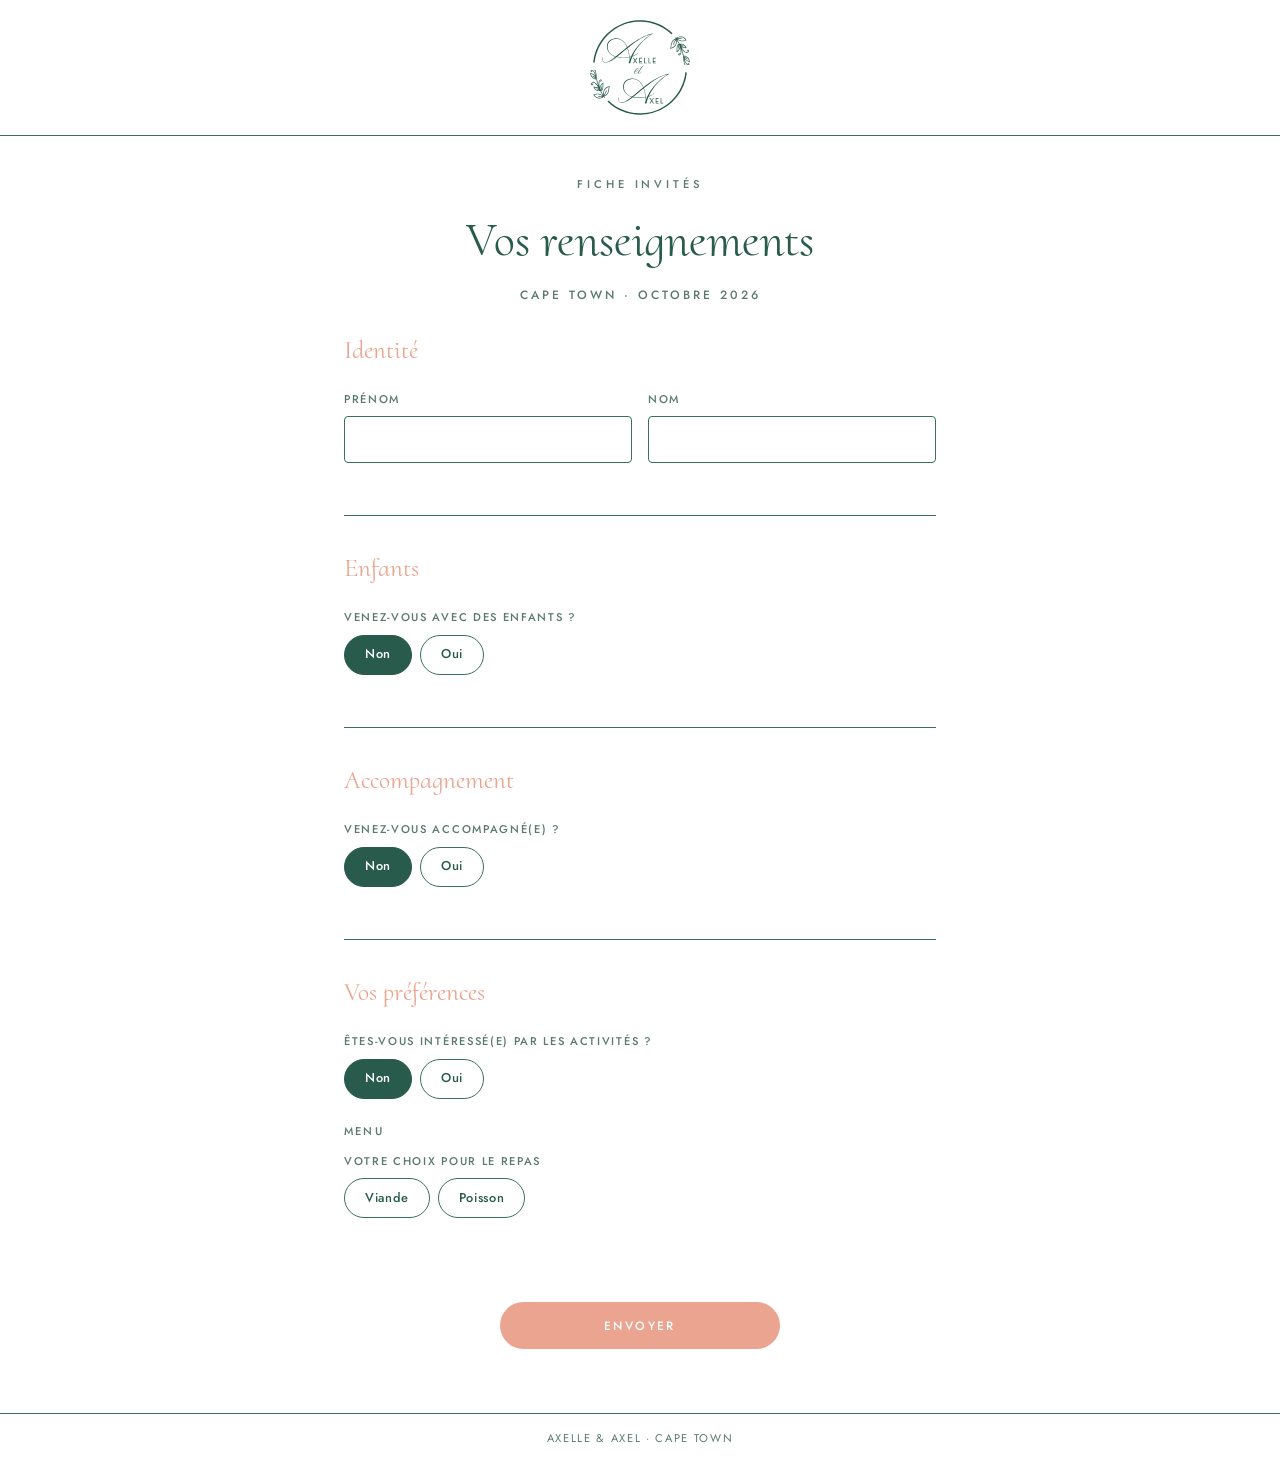
==== commit d3255e08: "Remplacer le texte du header par le logo officiel du mariage Co-authored-by: Cursor <cursoragent@cur" ====
--- a/formulaire.html
+++ b/formulaire.html
@@ -17,8 +17,9 @@
 </head>
 <body class="page-form">
   <header class="site-header">
-    <a href="https://www.axelle-et-axel.com/" class="site-logo" target="_blank" rel="noopener">A&amp;A</a>
-    <a href="https://www.axelle-et-axel.com/" class="site-link" target="_blank" rel="noopener">axelle-et-axel.com</a>
+    <a href="https://www.axelle-et-axel.com/" class="site-logo" target="_blank" rel="noopener">
+      <img src="images/logo.svg" alt="Axelle &amp; Axel" width="100" height="100">
+    </a>
   </header>
 
   <div class="form-page">
--- a/css/style.css
+++ b/css/style.css
@@ -36,35 +36,21 @@
 .site-header {
   display: flex;
   align-items: center;
-  justify-content: space-between;
+  justify-content: center;
   padding: 1.25rem 2rem;
   border-bottom: 1px solid var(--green-border);
 }
 
 .site-logo {
-  font-family: var(--font-serif);
-  font-size: 1.5rem;
-  font-weight: 500;
-  color: var(--green);
+  display: block;
+  line-height: 0;
   text-decoration: none;
-  letter-spacing: 0.05em;
-}
-
-.site-logo:hover {
-  color: var(--green-hover);
-}
-
-.site-link {
-  font-size: 0.7rem;
-  font-weight: 500;
-  letter-spacing: 0.2em;
-  text-transform: uppercase;
-  color: var(--text-muted);
-  text-decoration: none;
-}
-
-.site-link:hover {
-  color: var(--green);
+}
+
+.site-logo img {
+  display: block;
+  width: 100px;
+  height: auto;
 }
 
 /* ── Shared typography ── */
@@ -508,8 +494,7 @@
     padding: 1rem 1.25rem;
   }
 
-  .site-link {
-    font-size: 0.6rem;
-    letter-spacing: 0.12em;
+  .site-logo img {
+    width: 80px;
   }
 }
